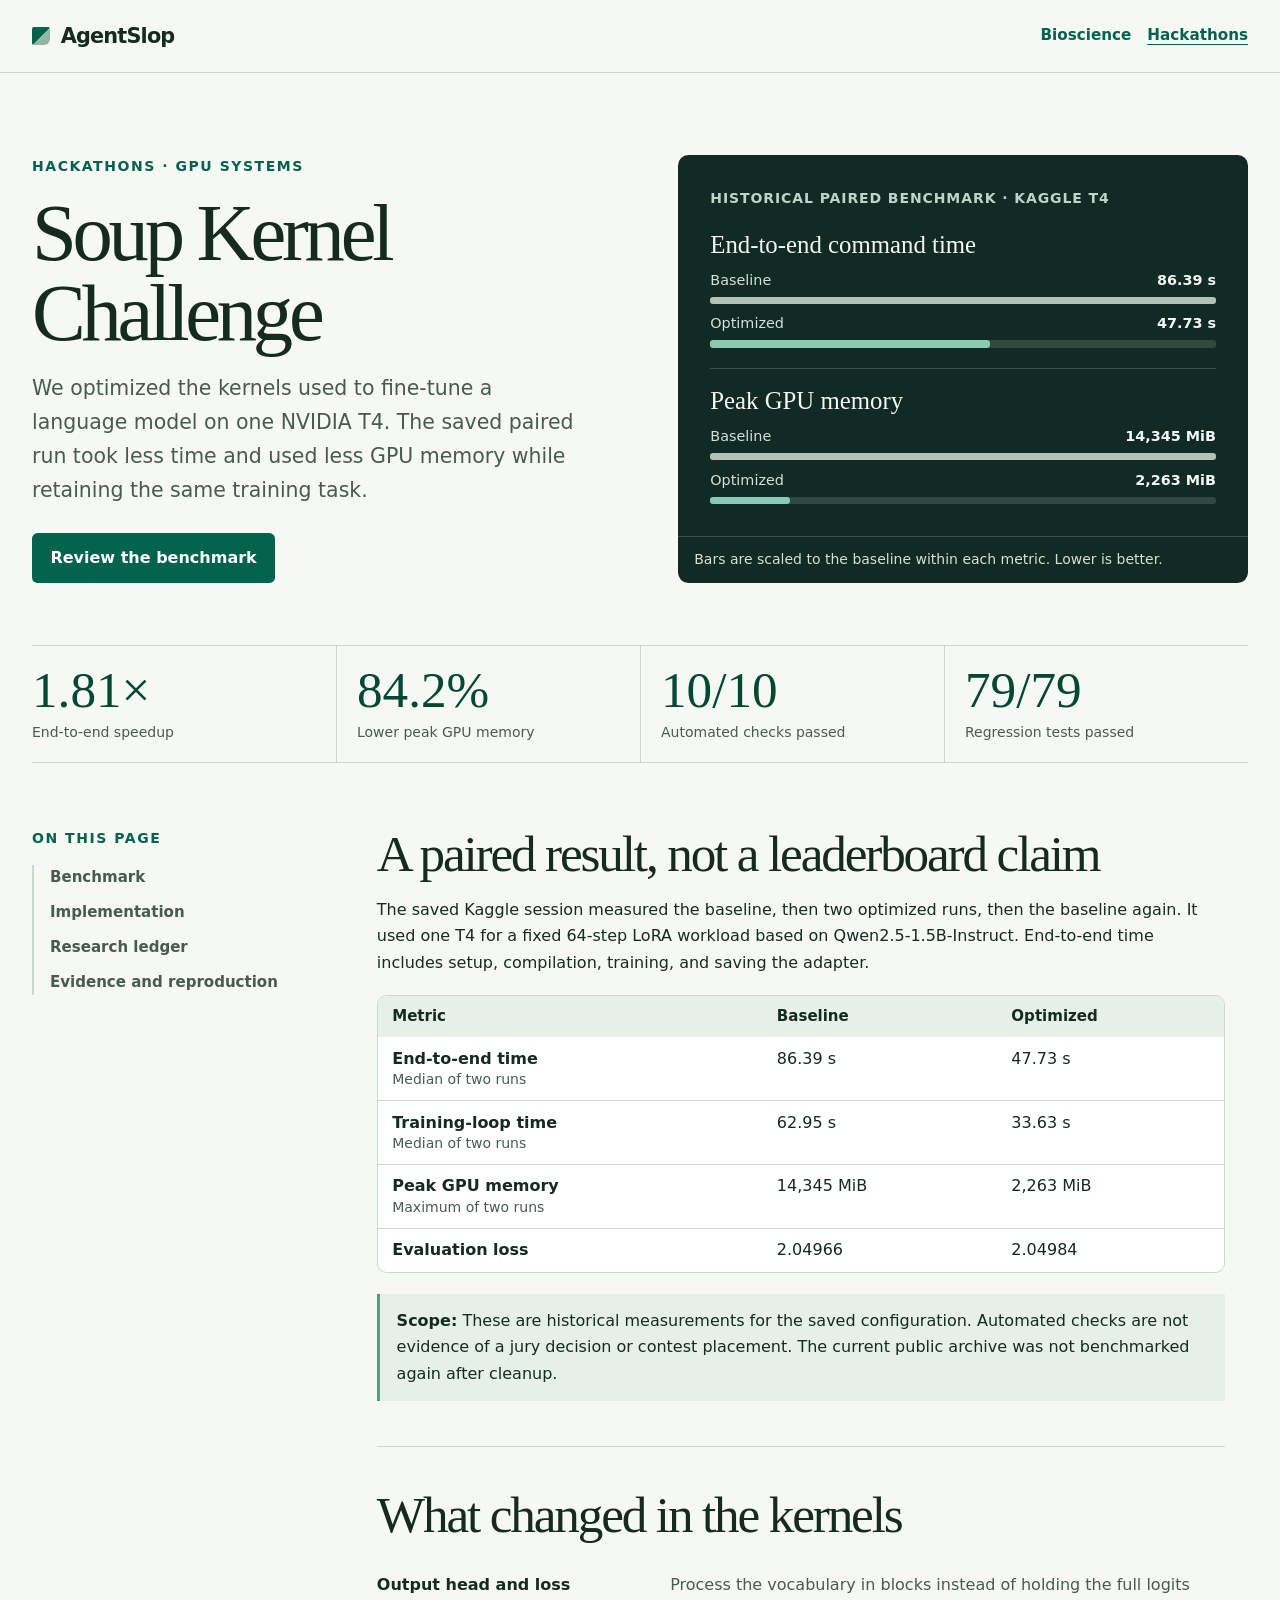
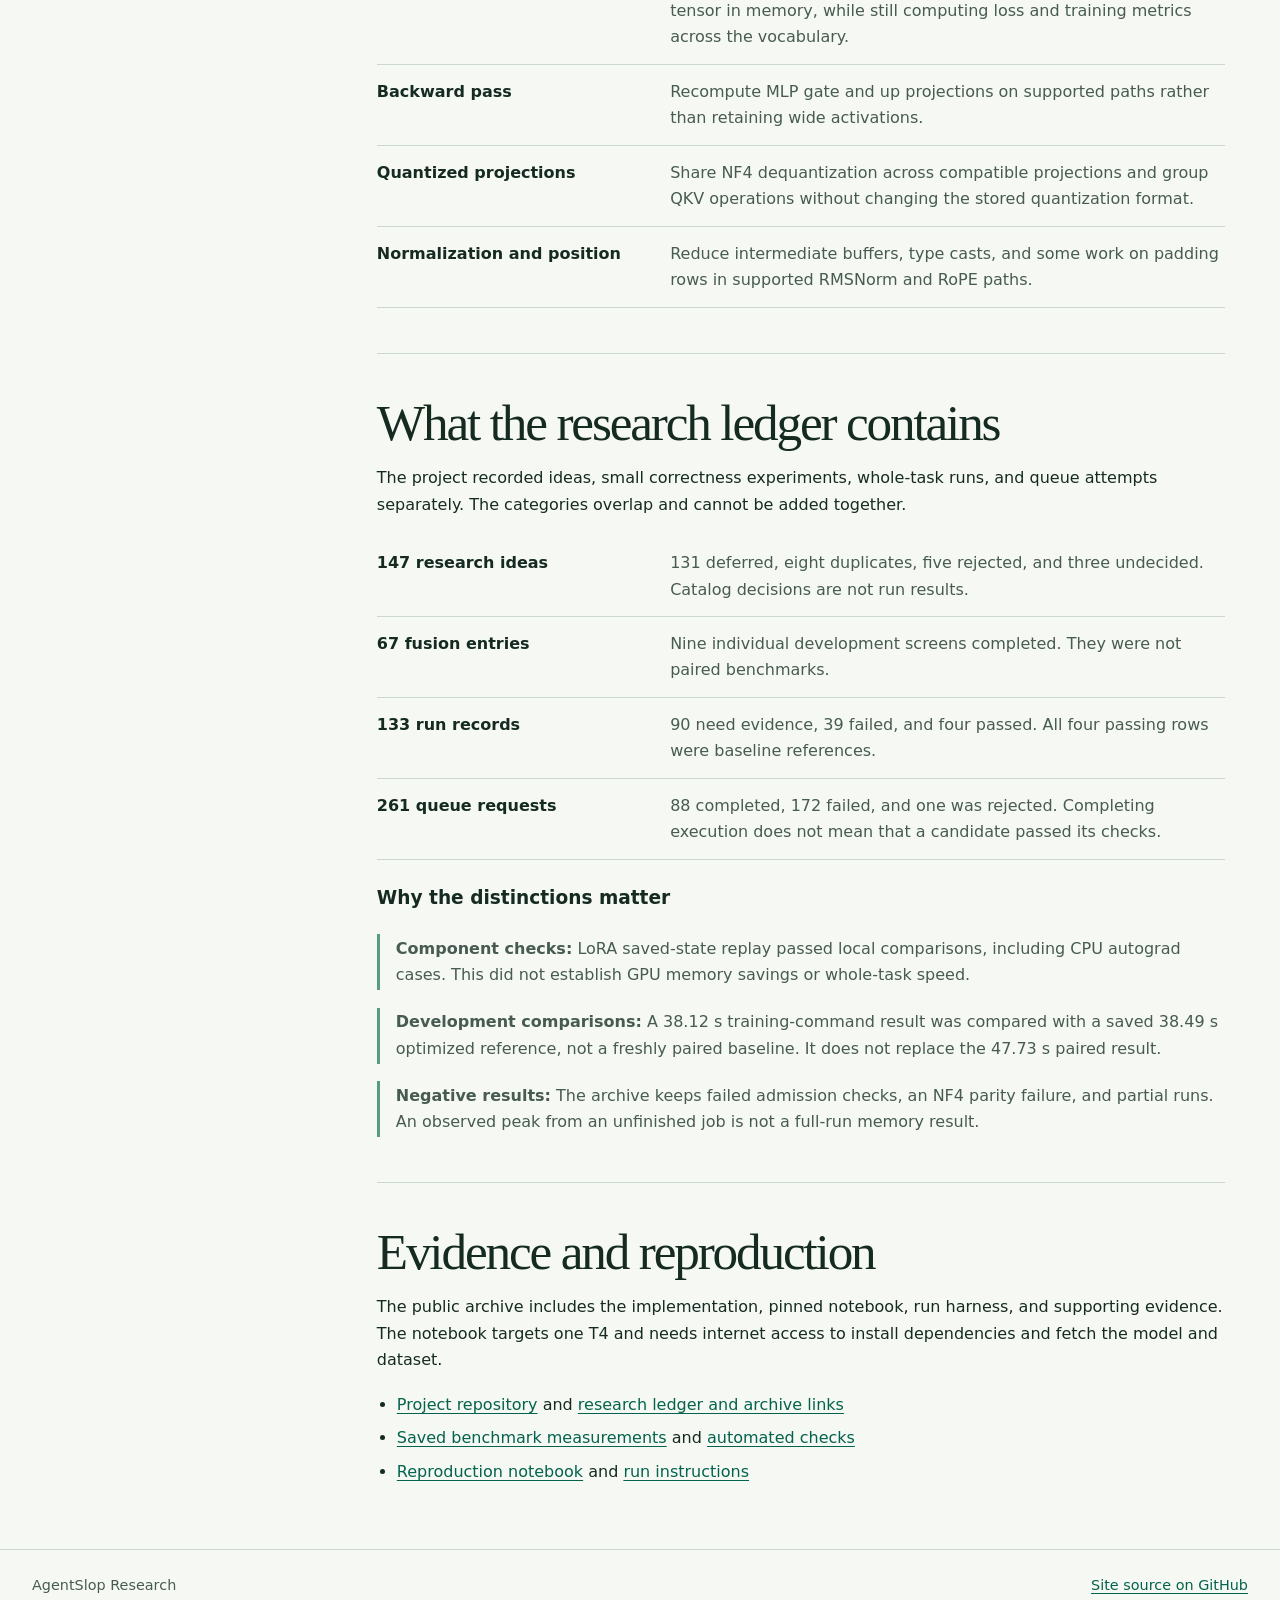
==== hackathons/index.html @ fadebf73 "Publish the Soup Kernel Challenge on the Hackathons page" ====
<!doctype html>
<html lang="en">
<head>
  <meta charset="utf-8">
  <meta name="viewport" content="width=device-width, initial-scale=1">
  <meta name="description" content="The Soup Kernel Challenge: NVIDIA T4 LoRA kernel optimization, paired benchmark evidence, and the research archive.">
  <meta name="theme-color" content="#f6f8f3">
  <title>Hackathons · AgentSlop Research</title>
  <link rel="canonical" href="https://agentslop.si/hackathons/">
  <link rel="stylesheet" href="../assets/research.css">
  <link rel="stylesheet" href="kernel.css">
</head>
<body>
  <a class="skip-link" href="#main">Skip to content</a>
  <header class="site-header">
    <div class="shell header-inner">
      <a class="wordmark" href="../"><span class="brand-mark" aria-hidden="true"></span>AgentSlop</a>
      <nav class="kernel-nav" aria-label="Main navigation">
        <a href="../#bioscience">Bioscience</a>
        <a href="./" aria-current="page">Hackathons</a>
      </nav>
    </div>
  </header>

  <main id="main" class="shell">
    <section class="hero" aria-labelledby="page-title">
      <div class="hero-copy">
        <p class="label">Hackathons · GPU systems</p>
        <h1 id="page-title">Soup Kernel Challenge</h1>
        <p class="lede">We optimized the kernels used to fine-tune a language model on one NVIDIA T4. The saved paired run took less time and used less GPU memory while retaining the same training task.</p>
        <a class="button" href="#benchmark">Review the benchmark</a>
      </div>
      <figure class="trace kernel-chart">
        <div class="kernel-chart-inner">
          <p class="kernel-kicker">Historical paired benchmark · Kaggle T4</p>
          <div class="kernel-measure">
            <h2>End-to-end command time</h2>
            <div class="kernel-series">
              <div class="kernel-bar-copy"><span>Baseline</span><strong>86.39 s</strong></div>
              <div class="kernel-track" aria-hidden="true"><span class="kernel-bar kernel-base"></span></div>
            </div>
            <div class="kernel-series">
              <div class="kernel-bar-copy"><span>Optimized</span><strong>47.73 s</strong></div>
              <div class="kernel-track" aria-hidden="true"><span class="kernel-bar kernel-time"></span></div>
            </div>
          </div>
          <div class="kernel-measure">
            <h2>Peak GPU memory</h2>
            <div class="kernel-series">
              <div class="kernel-bar-copy"><span>Baseline</span><strong>14,345 MiB</strong></div>
              <div class="kernel-track" aria-hidden="true"><span class="kernel-bar kernel-base"></span></div>
            </div>
            <div class="kernel-series">
              <div class="kernel-bar-copy"><span>Optimized</span><strong>2,263 MiB</strong></div>
              <div class="kernel-track" aria-hidden="true"><span class="kernel-bar kernel-memory"></span></div>
            </div>
          </div>
        </div>
        <figcaption>Bars are scaled to the baseline within each metric. Lower is better.</figcaption>
      </figure>
    </section>

    <dl class="study-stats" aria-label="Paired benchmark summary">
      <div><dt>End-to-end speedup</dt><dd>1.81×</dd></div>
      <div><dt>Lower peak GPU memory</dt><dd>84.2%</dd></div>
      <div><dt>Automated checks passed</dt><dd>10/10</dd></div>
      <div><dt>Regression tests passed</dt><dd>79/79</dd></div>
    </dl>

    <div class="report-layout">
      <aside class="contents" aria-label="Page contents">
        <p class="label">On this page</p>
        <nav aria-label="On this page">
          <a href="#benchmark">Benchmark</a>
          <a href="#implementation">Implementation</a>
          <a href="#research">Research ledger</a>
          <a href="#evidence">Evidence and reproduction</a>
        </nav>
      </aside>

      <article class="report" aria-label="Soup Kernel Challenge project report">
        <section id="benchmark" aria-labelledby="benchmark-heading">
          <h2 id="benchmark-heading">A paired result, not a leaderboard claim</h2>
          <p>The saved Kaggle session measured the baseline, then two optimized runs, then the baseline again. It used one T4 for a fixed 64-step LoRA workload based on Qwen2.5-1.5B-Instruct. End-to-end time includes setup, compilation, training, and saving the adapter.</p>
          <div class="table-wrap">
            <table>
              <caption class="sr-only">Saved paired benchmark results</caption>
              <thead><tr><th scope="col">Metric</th><th scope="col">Baseline</th><th scope="col">Optimized</th></tr></thead>
              <tbody>
                <tr><th scope="row">End-to-end time<small class="kernel-detail">Median of two runs</small></th><td>86.39 s</td><td>47.73 s</td></tr>
                <tr><th scope="row">Training-loop time<small class="kernel-detail">Median of two runs</small></th><td>62.95 s</td><td>33.63 s</td></tr>
                <tr><th scope="row">Peak GPU memory<small class="kernel-detail">Maximum of two runs</small></th><td>14,345 MiB</td><td>2,263 MiB</td></tr>
                <tr><th scope="row">Evaluation loss</th><td>2.04966</td><td>2.04984</td></tr>
              </tbody>
            </table>
          </div>
          <p class="scope-note"><strong>Scope:</strong> These are historical measurements for the saved configuration. Automated checks are not evidence of a jury decision or contest placement. The current public archive was not benchmarked again after cleanup.</p>
        </section>

        <section id="implementation" aria-labelledby="implementation-heading">
          <h2 id="implementation-heading">What changed in the kernels</h2>
          <dl class="method-list">
            <div><dt>Output head and loss</dt><dd>Process the vocabulary in blocks instead of holding the full logits tensor in memory, while still computing loss and training metrics across the vocabulary.</dd></div>
            <div><dt>Backward pass</dt><dd>Recompute MLP gate and up projections on supported paths rather than retaining wide activations.</dd></div>
            <div><dt>Quantized projections</dt><dd>Share NF4 dequantization across compatible projections and group QKV operations without changing the stored quantization format.</dd></div>
            <div><dt>Normalization and position</dt><dd>Reduce intermediate buffers, type casts, and some work on padding rows in supported RMSNorm and RoPE paths.</dd></div>
          </dl>
        </section>

        <section id="research" aria-labelledby="research-heading">
          <h2 id="research-heading">What the research ledger contains</h2>
          <p>The project recorded ideas, small correctness experiments, whole-task runs, and queue attempts separately. The categories overlap and cannot be added together.</p>
          <dl class="method-list">
            <div><dt>147 research ideas</dt><dd>131 deferred, eight duplicates, five rejected, and three undecided. Catalog decisions are not run results.</dd></div>
            <div><dt>67 fusion entries</dt><dd>Nine individual development screens completed. They were not paired benchmarks.</dd></div>
            <div><dt>133 run records</dt><dd>90 need evidence, 39 failed, and four passed. All four passing rows were baseline references.</dd></div>
            <div><dt>261 queue requests</dt><dd>88 completed, 172 failed, and one was rejected. Completing execution does not mean that a candidate passed its checks.</dd></div>
          </dl>
          <h3>Why the distinctions matter</h3>
          <ul class="roadmap">
            <li><p><strong>Component checks:</strong> LoRA saved-state replay passed local comparisons, including CPU autograd cases. This did not establish GPU memory savings or whole-task speed.</p></li>
            <li><p><strong>Development comparisons:</strong> A 38.12 s training-command result was compared with a saved 38.49 s optimized reference, not a freshly paired baseline. It does not replace the 47.73 s paired result.</p></li>
            <li><p><strong>Negative results:</strong> The archive keeps failed admission checks, an NF4 parity failure, and partial runs. An observed peak from an unfinished job is not a full-run memory result.</p></li>
          </ul>
        </section>

        <section id="evidence" aria-labelledby="evidence-heading">
          <h2 id="evidence-heading">Evidence and reproduction</h2>
          <p>The public archive includes the implementation, pinned notebook, run harness, and supporting evidence. The notebook targets one T4 and needs internet access to install dependencies and fetch the model and dataset.</p>
          <ul class="source-list">
            <li><a href="https://github.com/Danonika/openkernelchallenge">Project repository</a> and <a href="https://github.com/Danonika/openkernelchallenge/blob/0481e796d20548e70bf3537489ed811bb1a843cf/README.md#research-ledger-and-evidence">research ledger and archive links</a></li>
            <li><a href="https://github.com/Danonika/openkernelchallenge/blob/0481e796d20548e70bf3537489ed811bb1a843cf/docs/evidence-final-v1/result.json">Saved benchmark measurements</a> and <a href="https://github.com/Danonika/openkernelchallenge/blob/0481e796d20548e70bf3537489ed811bb1a843cf/docs/evidence-final-v1/checks.json">automated checks</a></li>
            <li><a href="https://github.com/Danonika/openkernelchallenge/blob/0481e796d20548e70bf3537489ed811bb1a843cf/notebooks/Soup-Duo-Final-Submission-v1.ipynb">Reproduction notebook</a> and <a href="https://github.com/Danonika/openkernelchallenge/blob/0481e796d20548e70bf3537489ed811bb1a843cf/README.md#reproduce-the-benchmark">run instructions</a></li>
          </ul>
        </section>
      </article>
    </div>
  </main>

  <footer class="site-footer">
    <div class="shell footer-inner"><span>AgentSlop Research</span><a href="https://github.com/AgentSlop-Si/public">Site source on GitHub</a></div>
  </footer>
</body>
</html>
---- assets/research.css ----
:root {
  color-scheme: light;
  --paper: #f6f8f3;
  --white: #ffffff;
  --ink: #152b22;
  --muted: #475b52;
  --accent: #03634c;
  --accent-deep: #034735;
  --accent-soft: #e6f0e9;
  --line: #ccd7cd;
  --serif: Georgia, "Liberation Serif", serif;
  --sans: system-ui, -apple-system, BlinkMacSystemFont, "Segoe UI", sans-serif;
}

*, *::before, *::after { box-sizing: border-box; }

html { scroll-padding-block-start: 1.5rem; }
body {
  display: flex;
  flex-direction: column;
  min-height: 100vh;
  margin: 0;
  background: var(--paper);
  color: var(--ink);
  font: 1rem/1.65 var(--sans);
}
main { flex: 1; }

a { color: var(--accent); text-underline-offset: .2em; }
a:hover { color: var(--accent-deep); }
:focus-visible { outline: 3px solid #a14d25; outline-offset: 4px; }
img { display: block; max-width: 100%; height: auto; }
figure, dl, dd { margin: 0; }
p { margin: 0 0 1.15rem; }
h1, h2, h3 { margin: 0; text-wrap: balance; }

.shell { width: min(76rem, calc(100% - 4rem)); margin-inline: auto; }
.skip-link {
  position: absolute;
  z-index: 5;
  top: .75rem;
  left: .75rem;
  padding: .55rem 1rem;
  background: var(--white);
  transform: translateY(-200%);
}
.skip-link:focus { transform: translateY(0); }
.sr-only {
  position: absolute;
  width: 1px;
  height: 1px;
  padding: 0;
  overflow: hidden;
  clip-path: inset(50%);
  white-space: nowrap;
}

.site-header { border-bottom: 1px solid var(--line); }
.header-inner, .footer-inner {
  display: flex;
  justify-content: space-between;
  align-items: center;
  gap: 1rem;
}
.header-inner { min-height: 4.5rem; }
.wordmark {
  display: inline-flex;
  align-items: center;
  gap: .65rem;
  color: var(--ink);
  font-size: 1.3rem;
  font-weight: 750;
  letter-spacing: -.04em;
  text-decoration: none;
}
.brand-mark {
  display: inline-block;
  width: 1.15rem;
  height: 1.15rem;
  border-radius: 2px 2px 6px 2px;
  background: linear-gradient(135deg, var(--accent) 0 52%, #91b6a1 52% 100%);
}
.header-inner nav a { font-size: .95rem; font-weight: 650; text-decoration: none; }
.header-inner nav a:hover { text-decoration: underline; }

h1 {
  font: 400 clamp(2.75rem, 6.3vw, 5.4rem)/.99 var(--serif);
  letter-spacing: -.053em;
}
.label, .meta { color: var(--muted); font-size: .875rem; font-weight: 600; }
.label {
  margin: 0 0 .9rem;
  color: var(--accent);
  text-transform: uppercase;
  letter-spacing: .11em;
}
.meta span { margin-inline: .18em; }
.meta:last-child { margin-bottom: 0; }
.lede { max-width: 35rem; color: var(--muted); font-size: clamp(1.06rem, 1.65vw, 1.28rem); }

.landing { padding-block: clamp(3rem, 8vw, 6.5rem) 4.5rem; }
.landing-intro { margin-bottom: clamp(3rem, 6vw, 4.5rem); }
.landing-intro p { max-width: 36rem; margin: 1.4rem 0 0; color: var(--muted); font-size: 1.25rem; }
.study-card {
  display: grid;
  grid-template-columns: 1fr 1.15fr;
  align-items: center;
  gap: clamp(1.5rem, 4vw, 3.25rem);
  padding: clamp(1.3rem, 3vw, 2.45rem);
  border: 1px solid var(--line);
  border-radius: .8rem;
  background: var(--white);
}
.study-card h3 {
  margin-bottom: 1rem;
  font: 400 clamp(2rem, 3.85vw, 3.5rem)/1.05 var(--serif);
  letter-spacing: -.045em;
}
.study-card-copy > p:not(.meta) { color: var(--muted); }
.button {
  display: inline-block;
  margin-top: .25rem;
  padding: .72rem 1.15rem;
  border-radius: .35rem;
  background: var(--accent);
  color: var(--white);
  font-weight: 650;
  text-decoration: none;
}
.button:hover { background: var(--accent-deep); color: var(--white); }

.hero {
  display: grid;
  grid-template-columns: 1.04fr 1fr;
  align-items: center;
  gap: clamp(1.5rem, 4.2vw, 4.2rem);
  padding-block: clamp(3rem, 6.4vw, 6rem) clamp(2.5rem, 4.8vw, 4rem);
}
.hero h1 { margin: 0 0 1.25rem; }
.hero .lede { margin-bottom: 1.35rem; }
.trace {
  overflow: hidden;
  border-radius: .65rem;
  background: #112a23;
  color: #e2eee5;
}
.trace img { width: 100%; }
.trace figcaption {
  padding: .65rem 1rem .78rem;
  border-top: 1px solid #38554b;
  color: #d1e2d8;
  font-size: .875rem;
}
.study-stats {
  display: grid;
  grid-template-columns: repeat(4, 1fr);
  border-block: 1px solid var(--line);
}
.study-stats > div {
  display: flex;
  flex-direction: column-reverse;
  justify-content: flex-end;
  padding: 1.15rem 1.25rem;
  border-inline-start: 1px solid var(--line);
}
.study-stats > div:first-child { border-inline-start: 0; padding-inline-start: 0; }
.study-stats dt { color: var(--muted); font-size: .875rem; }
.study-stats dd {
  color: var(--accent-deep);
  font: 400 clamp(2.15rem, 4vw, 3.3rem)/1 var(--serif);
  font-variant-numeric: lining-nums tabular-nums;
  margin-bottom: .35rem;
}

.report-layout {
  display: grid;
  grid-template-columns: minmax(10rem, .63fr) minmax(0, 2fr);
  gap: clamp(2rem, 5.5vw, 5rem);
  padding-block: clamp(2rem, 5vw, 4rem) 4rem;
}
.contents { align-self: start; position: sticky; top: 1.75rem; }
.contents nav { display: grid; gap: .65rem; padding-inline-start: 1rem; border-inline-start: 2px solid var(--line); }
.contents a { color: var(--muted); font-size: .94rem; font-weight: 640; text-decoration: none; }
.contents a:hover { color: var(--accent); text-decoration: underline; }
.report { max-width: 53rem; }
.report section + section { margin-top: 2.8rem; padding-top: 2.6rem; border-top: 1px solid var(--line); }
.report h2 {
  margin-bottom: 1rem;
  font: 400 clamp(2rem, 4.4vw, 3.2rem)/1.05 var(--serif);
  letter-spacing: -.042em;
}
.report h3 { margin-bottom: .5rem; font-size: 1.16rem; line-height: 1.3; }
.report p + h3, .table-wrap + h3 { margin-top: 1.75rem; }
.method-list { display: grid; margin-bottom: 1.6rem; }
.method-list > div {
  display: grid;
  grid-template-columns: minmax(9rem, 1fr) minmax(0, 2fr);
  gap: 1rem;
  padding: .85rem 0;
  border-bottom: 1px solid var(--line);
}
.method-list dt { font-weight: 715; }
.method-list dd { color: var(--muted); }

.window-figure {
  padding: clamp(1rem, 2.2vw, 1.45rem);
  border: 1px solid var(--line);
  border-radius: .6rem;
  background: var(--white);
}
.window-graphic p { margin: 0 0 .42rem; font-size: .875rem; font-weight: 700; }
.duration-bar { height: .54rem; margin-bottom: .9rem; border-radius: 3px; background: var(--accent); }
.window-stack {
  display: grid;
  grid-template-columns: repeat(30, minmax(0, 1fr));
  grid-auto-rows: .25rem;
  gap: .15rem 0;
  background: repeating-linear-gradient(90deg, #e7eee8 0 1px, transparent 1px calc(100% / 6));
}
.window-stack i {
  grid-column: var(--start) / span 15;
  border-radius: 2px;
  background: #57977c;
}
.window-axis { display: flex; justify-content: space-between; margin-top: .45rem; color: var(--muted); font-size: .875rem; }
.window-figure figcaption { margin-top: .95rem; color: var(--muted); font-size: .9rem; }

.table-wrap {
  margin: 0 0 1.2rem;
  overflow-x: auto;
  border: 1px solid var(--line);
  border-radius: .6rem;
  background: var(--white);
}
table { width: 100%; border-spacing: 0; text-align: left; font-variant-numeric: tabular-nums; }
th, td { padding: .65rem .9rem; vertical-align: top; line-height: 1.4; }
thead th { background: var(--accent-soft); font-size: .94rem; }
tbody th { font-weight: 650; }
tbody tr + tr > * { border-top: 1px solid var(--line); }
td small { display: block; color: var(--muted); font-size: .875rem; }
.scope-note { margin: 1.35rem 0 0; padding: .85rem 1.05rem; border-left: 3px solid #599b80; background: var(--accent-soft); }
.scope-note summary { font-size: 1rem; font-weight: 700; cursor: pointer; }
.scope-note p { margin: .7rem 0 0; }

.roadmap { display: grid; gap: 1.1rem; margin: 1.5rem 0 0; padding: 0; list-style: none; }
.roadmap li { padding: .1rem 0 .1rem 1rem; border-inline-start: 3px solid #599b80; }
.roadmap li p { margin: 0; color: var(--muted); }
.source-list { margin: .85rem 0 0; padding-left: 1.25rem; }
.source-list li + li { margin-top: .45rem; }
.site-footer { margin-top: auto; border-top: 1px solid var(--line); }
.footer-inner { min-height: 4.4rem; color: var(--muted); font-size: .9rem; }

@media (max-width: 54rem) {
  .hero { grid-template-columns: 1fr; }
  .hero-copy { max-width: 37rem; }
  .hero .trace { max-width: 40rem; }
  .report-layout { grid-template-columns: 1fr; gap: 1.75rem; }
  .contents { position: static; }
  .contents nav { display: flex; gap: .5rem 1rem; flex-wrap: wrap; padding: 0; border: 0; }
  .contents a { text-decoration: underline; }
}

@media (max-width: 40rem) {
  .shell { width: calc(100% - 2rem); }
  .header-inner { min-height: 3.75rem; }
  .landing { padding-block: 2.75rem 3rem; }
  .landing-intro { margin-bottom: 2.75rem; }
  .landing-intro p { font-size: 1.1rem; }
  .study-card { grid-template-columns: 1fr; }
  .hero { padding-block: 2.5rem 2rem; }
  .study-stats { grid-template-columns: repeat(2, 1fr); }
  .study-stats > div:nth-child(odd) { border-inline-start: 0; padding-inline-start: 0; }
  .study-stats > div:nth-child(n+3) { border-top: 1px solid var(--line); }
  .method-list > div { grid-template-columns: 1fr; gap: .25rem; }
  th, td { padding: .58rem .48rem; font-size: .875rem; }
  thead th, td small { font-size: .875rem; }
  .footer-inner { flex-wrap: wrap; padding-block: .8rem; gap: .4rem 1rem; }
}

@media print {
  body { background: #fff; }
  .site-header, .contents, .skip-link, .site-footer { display: none; }
  .shell { width: 100%; }
  .hero, .report-layout { display: block; padding-block: 1rem; }
  .hero .trace { max-width: 25rem; }
  .study-stats, table, figure, .method-list, .roadmap li { break-inside: avoid; }
}
---- hackathons/kernel.css ----
.kernel-nav {
  display: flex;
  flex-wrap: wrap;
  gap: .3rem 1rem;
}

.kernel-nav a[aria-current="page"] {
  text-decoration: underline;
  text-underline-offset: .25em;
}

.kernel-chart-inner {
  padding: clamp(1.1rem, 3vw, 2rem);
}

.kernel-kicker {
  margin: 0 0 1.25rem;
  color: #bbd5c7;
  font-size: .875rem;
  font-weight: 650;
  letter-spacing: .065em;
  text-transform: uppercase;
}

.kernel-measure + .kernel-measure {
  margin-top: 1.25rem;
  padding-top: 1.1rem;
  border-top: 1px solid #38554b;
}

.kernel-measure h2 {
  margin-bottom: .6rem;
  color: #f3f8f2;
  font: 400 clamp(1.25rem, 2.5vw, 1.55rem)/1.17 var(--serif);
}

.kernel-series + .kernel-series { margin-top: .52rem; }

.kernel-bar-copy {
  display: flex;
  flex-wrap: wrap;
  justify-content: space-between;
  gap: .12rem .75rem;
  color: #d1e2d8;
  font-size: .9rem;
}

.kernel-bar-copy strong {
  color: #f3f8f2;
  font-variant-numeric: tabular-nums;
}

.kernel-track {
  height: .46rem;
  margin-top: .27rem;
  border-radius: .2rem;
  background: #304a3d;
}

.kernel-bar {
  display: block;
  height: 100%;
  border-radius: inherit;
  background: #89cbb2;
}

.kernel-base { width: 100%; background: #b4c1b7; }
.kernel-time { width: 55.25%; }
.kernel-memory { width: 15.77%; }

.kernel-detail {
  display: block;
  color: var(--muted);
  font-size: .875rem;
  font-weight: 400;
}
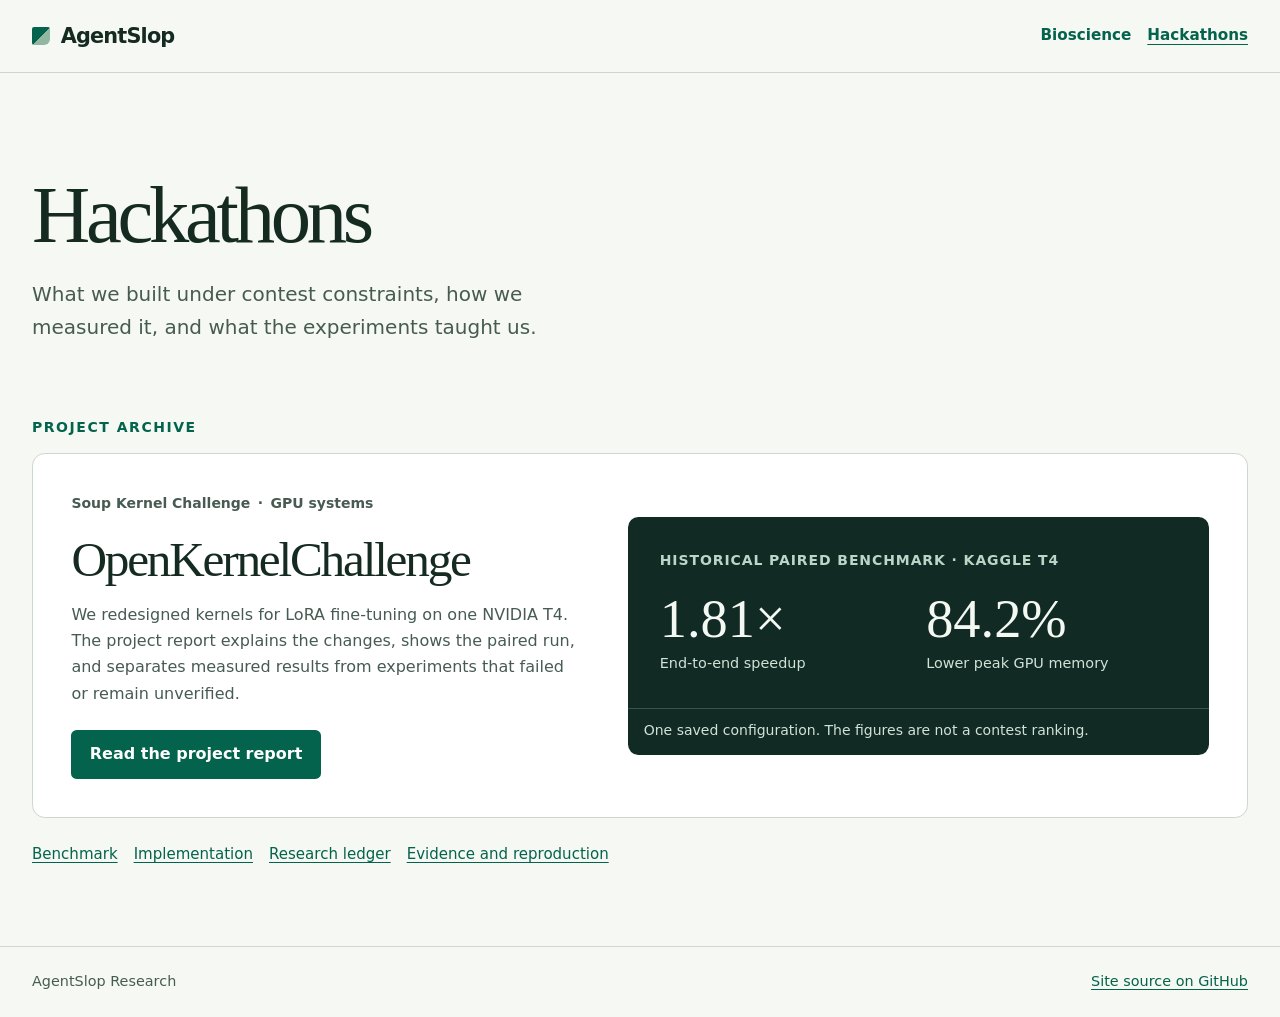
==== commit 62a16a17: "Create Hackathons index and OpenKernelChallenge report" ====
--- a/hackathons/index.html
+++ b/hackathons/index.html
@@ -3,7 +3,7 @@
 <head>
   <meta charset="utf-8">
   <meta name="viewport" content="width=device-width, initial-scale=1">
-  <meta name="description" content="The Soup Kernel Challenge: NVIDIA T4 LoRA kernel optimization, paired benchmark evidence, and the research archive.">
+  <meta name="description" content="AgentSlop hackathon projects, with technical write-ups, measured results, and public evidence.">
   <meta name="theme-color" content="#f6f8f3">
   <title>Hackathons · AgentSlop Research</title>
   <link rel="canonical" href="https://agentslop.si/hackathons/">
@@ -22,119 +22,39 @@
     </div>
   </header>
 
-  <main id="main" class="shell">
-    <section class="hero" aria-labelledby="page-title">
-      <div class="hero-copy">
-        <p class="label">Hackathons · GPU systems</p>
-        <h1 id="page-title">Soup Kernel Challenge</h1>
-        <p class="lede">We optimized the kernels used to fine-tune a language model on one NVIDIA T4. The saved paired run took less time and used less GPU memory while retaining the same training task.</p>
-        <a class="button" href="#benchmark">Review the benchmark</a>
-      </div>
-      <figure class="trace kernel-chart">
-        <div class="kernel-chart-inner">
-          <p class="kernel-kicker">Historical paired benchmark · Kaggle T4</p>
-          <div class="kernel-measure">
-            <h2>End-to-end command time</h2>
-            <div class="kernel-series">
-              <div class="kernel-bar-copy"><span>Baseline</span><strong>86.39 s</strong></div>
-              <div class="kernel-track" aria-hidden="true"><span class="kernel-bar kernel-base"></span></div>
-            </div>
-            <div class="kernel-series">
-              <div class="kernel-bar-copy"><span>Optimized</span><strong>47.73 s</strong></div>
-              <div class="kernel-track" aria-hidden="true"><span class="kernel-bar kernel-time"></span></div>
-            </div>
+  <main id="main" class="shell landing">
+    <div class="landing-intro">
+      <h1>Hackathons</h1>
+      <p>What we built under contest constraints, how we measured it, and what the experiments taught us.</p>
+    </div>
+
+    <section aria-labelledby="projects-heading">
+      <h2 class="label" id="projects-heading">Project archive</h2>
+      <article class="study-card kernel-project" aria-labelledby="kernel-card-title">
+        <div class="study-card-copy">
+          <p class="meta">Soup Kernel Challenge <span aria-hidden="true">·</span> GPU systems</p>
+          <h3 id="kernel-card-title" class="kernel-title">OpenKernel<wbr>Challenge</h3>
+          <p>We redesigned kernels for LoRA fine-tuning on one NVIDIA T4. The project report explains the changes, shows the paired run, and separates measured results from experiments that failed or remain unverified.</p>
+          <a class="button" href="openkernelchallenge/">Read the project report</a>
+        </div>
+        <figure class="trace">
+          <div class="kernel-chart-inner">
+            <p class="kernel-kicker">Historical paired benchmark · Kaggle T4</p>
+            <dl class="kernel-card-metrics">
+              <div><dt>End-to-end speedup</dt><dd>1.81×</dd></div>
+              <div><dt>Lower peak GPU memory</dt><dd>84.2%</dd></div>
+            </dl>
           </div>
-          <div class="kernel-measure">
-            <h2>Peak GPU memory</h2>
-            <div class="kernel-series">
-              <div class="kernel-bar-copy"><span>Baseline</span><strong>14,345 MiB</strong></div>
-              <div class="kernel-track" aria-hidden="true"><span class="kernel-bar kernel-base"></span></div>
-            </div>
-            <div class="kernel-series">
-              <div class="kernel-bar-copy"><span>Optimized</span><strong>2,263 MiB</strong></div>
-              <div class="kernel-track" aria-hidden="true"><span class="kernel-bar kernel-memory"></span></div>
-            </div>
-          </div>
-        </div>
-        <figcaption>Bars are scaled to the baseline within each metric. Lower is better.</figcaption>
-      </figure>
+          <figcaption>One saved configuration. The figures are not a contest ranking.</figcaption>
+        </figure>
+      </article>
+      <nav class="kernel-report-links" aria-label="Project report shortcuts">
+        <a id="benchmark" href="openkernelchallenge/#benchmark">Benchmark</a>
+        <a id="implementation" href="openkernelchallenge/#implementation">Implementation</a>
+        <a id="research" href="openkernelchallenge/#research">Research ledger</a>
+        <a id="evidence" href="openkernelchallenge/#evidence">Evidence and reproduction</a>
+      </nav>
     </section>
-
-    <dl class="study-stats" aria-label="Paired benchmark summary">
-      <div><dt>End-to-end speedup</dt><dd>1.81×</dd></div>
-      <div><dt>Lower peak GPU memory</dt><dd>84.2%</dd></div>
-      <div><dt>Automated checks passed</dt><dd>10/10</dd></div>
-      <div><dt>Regression tests passed</dt><dd>79/79</dd></div>
-    </dl>
-
-    <div class="report-layout">
-      <aside class="contents" aria-label="Page contents">
-        <p class="label">On this page</p>
-        <nav aria-label="On this page">
-          <a href="#benchmark">Benchmark</a>
-          <a href="#implementation">Implementation</a>
-          <a href="#research">Research ledger</a>
-          <a href="#evidence">Evidence and reproduction</a>
-        </nav>
-      </aside>
-
-      <article class="report" aria-label="Soup Kernel Challenge project report">
-        <section id="benchmark" aria-labelledby="benchmark-heading">
-          <h2 id="benchmark-heading">A paired result, not a leaderboard claim</h2>
-          <p>The saved Kaggle session measured the baseline, then two optimized runs, then the baseline again. It used one T4 for a fixed 64-step LoRA workload based on Qwen2.5-1.5B-Instruct. End-to-end time includes setup, compilation, training, and saving the adapter.</p>
-          <div class="table-wrap">
-            <table>
-              <caption class="sr-only">Saved paired benchmark results</caption>
-              <thead><tr><th scope="col">Metric</th><th scope="col">Baseline</th><th scope="col">Optimized</th></tr></thead>
-              <tbody>
-                <tr><th scope="row">End-to-end time<small class="kernel-detail">Median of two runs</small></th><td>86.39 s</td><td>47.73 s</td></tr>
-                <tr><th scope="row">Training-loop time<small class="kernel-detail">Median of two runs</small></th><td>62.95 s</td><td>33.63 s</td></tr>
-                <tr><th scope="row">Peak GPU memory<small class="kernel-detail">Maximum of two runs</small></th><td>14,345 MiB</td><td>2,263 MiB</td></tr>
-                <tr><th scope="row">Evaluation loss</th><td>2.04966</td><td>2.04984</td></tr>
-              </tbody>
-            </table>
-          </div>
-          <p class="scope-note"><strong>Scope:</strong> These are historical measurements for the saved configuration. Automated checks are not evidence of a jury decision or contest placement. The current public archive was not benchmarked again after cleanup.</p>
-        </section>
-
-        <section id="implementation" aria-labelledby="implementation-heading">
-          <h2 id="implementation-heading">What changed in the kernels</h2>
-          <dl class="method-list">
-            <div><dt>Output head and loss</dt><dd>Process the vocabulary in blocks instead of holding the full logits tensor in memory, while still computing loss and training metrics across the vocabulary.</dd></div>
-            <div><dt>Backward pass</dt><dd>Recompute MLP gate and up projections on supported paths rather than retaining wide activations.</dd></div>
-            <div><dt>Quantized projections</dt><dd>Share NF4 dequantization across compatible projections and group QKV operations without changing the stored quantization format.</dd></div>
-            <div><dt>Normalization and position</dt><dd>Reduce intermediate buffers, type casts, and some work on padding rows in supported RMSNorm and RoPE paths.</dd></div>
-          </dl>
-        </section>
-
-        <section id="research" aria-labelledby="research-heading">
-          <h2 id="research-heading">What the research ledger contains</h2>
-          <p>The project recorded ideas, small correctness experiments, whole-task runs, and queue attempts separately. The categories overlap and cannot be added together.</p>
-          <dl class="method-list">
-            <div><dt>147 research ideas</dt><dd>131 deferred, eight duplicates, five rejected, and three undecided. Catalog decisions are not run results.</dd></div>
-            <div><dt>67 fusion entries</dt><dd>Nine individual development screens completed. They were not paired benchmarks.</dd></div>
-            <div><dt>133 run records</dt><dd>90 need evidence, 39 failed, and four passed. All four passing rows were baseline references.</dd></div>
-            <div><dt>261 queue requests</dt><dd>88 completed, 172 failed, and one was rejected. Completing execution does not mean that a candidate passed its checks.</dd></div>
-          </dl>
-          <h3>Why the distinctions matter</h3>
-          <ul class="roadmap">
-            <li><p><strong>Component checks:</strong> LoRA saved-state replay passed local comparisons, including CPU autograd cases. This did not establish GPU memory savings or whole-task speed.</p></li>
-            <li><p><strong>Development comparisons:</strong> A 38.12 s training-command result was compared with a saved 38.49 s optimized reference, not a freshly paired baseline. It does not replace the 47.73 s paired result.</p></li>
-            <li><p><strong>Negative results:</strong> The archive keeps failed admission checks, an NF4 parity failure, and partial runs. An observed peak from an unfinished job is not a full-run memory result.</p></li>
-          </ul>
-        </section>
-
-        <section id="evidence" aria-labelledby="evidence-heading">
-          <h2 id="evidence-heading">Evidence and reproduction</h2>
-          <p>The public archive includes the implementation, pinned notebook, run harness, and supporting evidence. The notebook targets one T4 and needs internet access to install dependencies and fetch the model and dataset.</p>
-          <ul class="source-list">
-            <li><a href="https://github.com/Danonika/openkernelchallenge">Project repository</a> and <a href="https://github.com/Danonika/openkernelchallenge/blob/0481e796d20548e70bf3537489ed811bb1a843cf/README.md#research-ledger-and-evidence">research ledger and archive links</a></li>
-            <li><a href="https://github.com/Danonika/openkernelchallenge/blob/0481e796d20548e70bf3537489ed811bb1a843cf/docs/evidence-final-v1/result.json">Saved benchmark measurements</a> and <a href="https://github.com/Danonika/openkernelchallenge/blob/0481e796d20548e70bf3537489ed811bb1a843cf/docs/evidence-final-v1/checks.json">automated checks</a></li>
-            <li><a href="https://github.com/Danonika/openkernelchallenge/blob/0481e796d20548e70bf3537489ed811bb1a843cf/notebooks/Soup-Duo-Final-Submission-v1.ipynb">Reproduction notebook</a> and <a href="https://github.com/Danonika/openkernelchallenge/blob/0481e796d20548e70bf3537489ed811bb1a843cf/README.md#reproduce-the-benchmark">run instructions</a></li>
-          </ul>
-        </section>
-      </article>
-    </div>
   </main>
 
   <footer class="site-footer">
--- a/hackathons/kernel.css
+++ b/hackathons/kernel.css
@@ -74,3 +74,41 @@
   font-size: .875rem;
   font-weight: 400;
 }
+
+.kernel-title { overflow-wrap: anywhere; }
+
+.kernel-breadcrumb,
+.kernel-report-links {
+  display: flex;
+  flex-wrap: wrap;
+  gap: .25rem 1rem;
+  font-size: .94rem;
+}
+
+.kernel-breadcrumb { margin-bottom: 1.3rem; color: var(--muted); }
+.kernel-report-links { margin-top: 1rem; }
+.kernel-report-links a { display: inline-block; padding-block: .45rem; }
+
+.kernel-card-metrics {
+  display: grid;
+  grid-template-columns: repeat(2, minmax(0, 1fr));
+  gap: 1rem;
+}
+
+.kernel-card-metrics > div {
+  display: flex;
+  flex-direction: column-reverse;
+  justify-content: flex-end;
+}
+
+.kernel-card-metrics dt { color: #d1e2d8; font-size: .9rem; }
+.kernel-card-metrics dd {
+  margin-bottom: .35rem;
+  color: #f3f8f2;
+  font: 400 clamp(2rem, 4.5vw, 3.4rem)/1 var(--serif);
+  font-variant-numeric: lining-nums tabular-nums;
+}
+
+@media (max-width: 22rem) {
+  .kernel-card-metrics { grid-template-columns: 1fr; }
+}
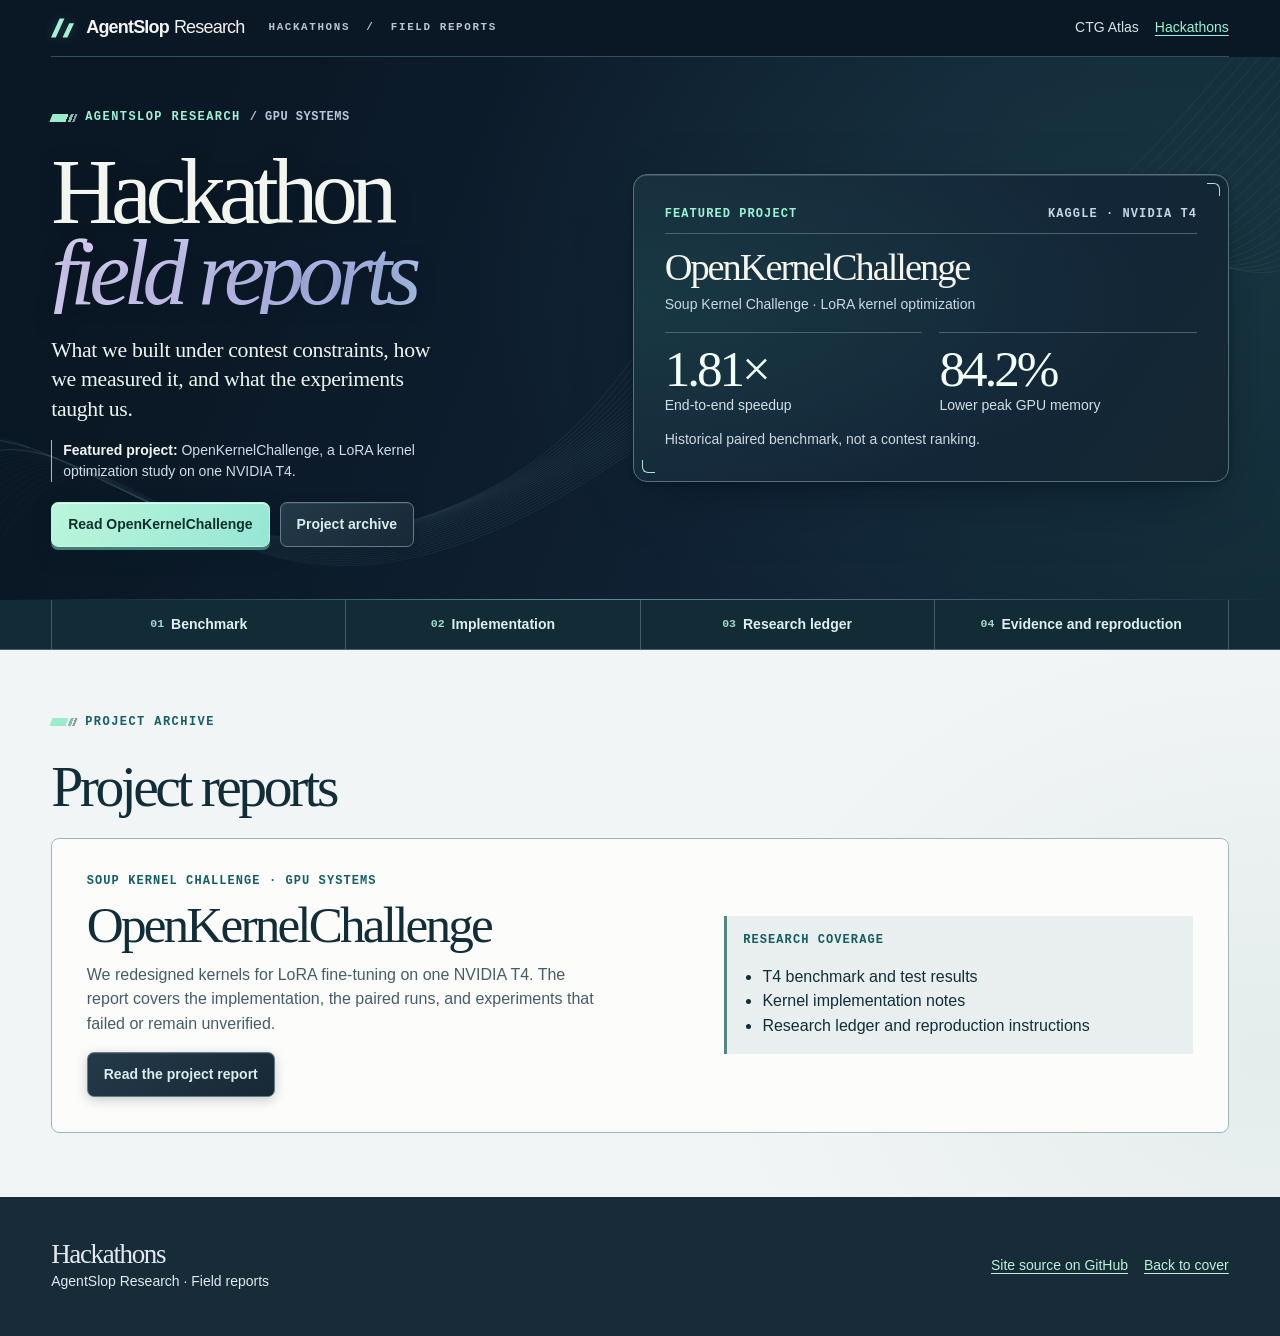
==== commit caa272c8: "Match Hackathons pages to the CTG Atlas design" ====
--- a/hackathons/index.html
+++ b/hackathons/index.html
@@ -4,61 +4,41 @@
   <meta charset="utf-8">
   <meta name="viewport" content="width=device-width, initial-scale=1">
   <meta name="description" content="AgentSlop hackathon projects, with technical write-ups, measured results, and public evidence.">
-  <meta name="theme-color" content="#f6f8f3">
+  <meta name="theme-color" content="#101a2c">
   <title>Hackathons · AgentSlop Research</title>
   <link rel="canonical" href="https://agentslop.si/hackathons/">
-  <link rel="stylesheet" href="../assets/research.css">
   <link rel="stylesheet" href="kernel.css">
 </head>
-<body>
-  <a class="skip-link" href="#main">Skip to content</a>
-  <header class="site-header">
-    <div class="shell header-inner">
-      <a class="wordmark" href="../"><span class="brand-mark" aria-hidden="true"></span>AgentSlop</a>
-      <nav class="kernel-nav" aria-label="Main navigation">
-        <a href="../#bioscience">Bioscience</a>
-        <a href="./" aria-current="page">Hackathons</a>
-      </nav>
-    </div>
-  </header>
-
-  <main id="main" class="shell landing">
-    <div class="landing-intro">
-      <h1>Hackathons</h1>
-      <p>What we built under contest constraints, how we measured it, and what the experiments taught us.</p>
-    </div>
-
-    <section aria-labelledby="projects-heading">
-      <h2 class="label" id="projects-heading">Project archive</h2>
-      <article class="study-card kernel-project" aria-labelledby="kernel-card-title">
-        <div class="study-card-copy">
-          <p class="meta">Soup Kernel Challenge <span aria-hidden="true">·</span> GPU systems</p>
-          <h3 id="kernel-card-title" class="kernel-title">OpenKernel<wbr>Challenge</h3>
-          <p>We redesigned kernels for LoRA fine-tuning on one NVIDIA T4. The project report explains the changes, shows the paired run, and separates measured results from experiments that failed or remain unverified.</p>
-          <a class="button" href="openkernelchallenge/">Read the project report</a>
-        </div>
-        <figure class="trace">
-          <div class="kernel-chart-inner">
-            <p class="kernel-kicker">Historical paired benchmark · Kaggle T4</p>
-            <dl class="kernel-card-metrics">
-              <div><dt>End-to-end speedup</dt><dd>1.81×</dd></div>
-              <div><dt>Lower peak GPU memory</dt><dd>84.2%</dd></div>
-            </dl>
-          </div>
-          <figcaption>One saved configuration. The figures are not a contest ranking.</figcaption>
-        </figure>
-      </article>
-      <nav class="kernel-report-links" aria-label="Project report shortcuts">
-        <a id="benchmark" href="openkernelchallenge/#benchmark">Benchmark</a>
-        <a id="implementation" href="openkernelchallenge/#implementation">Implementation</a>
-        <a id="research" href="openkernelchallenge/#research">Research ledger</a>
-        <a id="evidence" href="openkernelchallenge/#evidence">Evidence and reproduction</a>
-      </nav>
+<body id="top">
+<a class="skip" href="#main">Skip to content</a>
+<header class="mast"><div class="frame mast-row"><a class="brand" aria-label="AgentSlop Research home" href="../"><svg viewBox="0 0 26 24" aria-hidden="true"><path d="M0 22 9 2h5L5 22ZM12 22l7-15h5l-7 15Z" fill="currentColor"/></svg>AgentSlop <span>Research</span></a><span class="mast-domain">HACKATHONS &nbsp;/&nbsp; FIELD REPORTS</span><nav aria-label="Site navigation"><a href="../bioscience/ctg/">CTG Atlas</a><a href="./" aria-current="page">Hackathons</a></nav></div></header>
+<main id="main">
+  <div class="cover"><svg class="am-field" viewBox="0 0 1440 620" preserveAspectRatio="none" aria-hidden="true" focusable="false" xmlns="http://www.w3.org/2000/svg"><defs><linearGradient id="am-etch" x1="0%" x2="100%" y1="0%" y2="30%"><stop stop-color="#65c3bb" stop-opacity=".28"/><stop offset=".32" stop-color="#67a2ad" stop-opacity=".05"/><stop offset=".64" stop-color="#7cacb7" stop-opacity=".24"/><stop offset="1" stop-color="#acd4ca" stop-opacity=".11"/></linearGradient></defs><g fill="none" stroke="url(#am-etch)" stroke-width=".8"><path d="M -188 482 C 24 300.0, 140.0 628, 462 530.0 S 722 130.0, 965 166.0 S 1164 268, 1438 -60.0"/><path d="M -180 487 C 30 298.6, 142.6 635, 471 528.1 S 728 132.4, 974 167.2 S 1174 274, 1451 -57.6"/><path d="M -172 492 C 36 297.2, 145.2 642, 480 526.2 S 734 134.8, 983 168.4 S 1184 280, 1464 -55.2"/><path d="M -164 497 C 42 295.8, 147.8 649, 489 524.3 S 740 137.2, 992 169.6 S 1194 286, 1477 -52.8"/><path d="M -156 502 C 48 294.4, 150.4 656, 498 522.4 S 746 139.6, 1001 170.8 S 1204 292, 1490 -50.4"/><path d="M -148 507 C 54 293.0, 153.0 663, 507 520.5 S 752 142.0, 1010 172.0 S 1214 298, 1503 -48.0"/><path d="M -140 512 C 60 291.6, 155.6 670, 516 518.6 S 758 144.4, 1019 173.2 S 1224 304, 1516 -45.6"/><path d="M -132 517 C 66 290.2, 158.2 677, 525 516.7 S 764 146.8, 1028 174.4 S 1234 310, 1529 -43.2"/><path d="M -124 522 C 72 288.8, 160.8 684, 534 514.8 S 770 149.2, 1037 175.6 S 1244 316, 1542 -40.8"/><path d="M -116 527 C 78 287.4, 163.4 691, 543 512.9 S 776 151.6, 1046 176.8 S 1254 322, 1555 -38.4"/><path d="M -108 532 C 84 286.0, 166.0 698, 552 511.0 S 782 154.0, 1055 178.0 S 1264 328, 1568 -36.0"/><path d="M -100 537 C 90 284.6, 168.6 705, 561 509.1 S 788 156.4, 1064 179.2 S 1274 334, 1581 -33.6"/><path d="M -92 542 C 96 283.2, 171.2 712, 570 507.2 S 794 158.8, 1073 180.4 S 1284 340, 1594 -31.2"/><path d="M -84 547 C 102 281.8, 173.8 719, 579 505.3 S 800 161.2, 1082 181.6 S 1294 346, 1607 -28.8"/><path d="M -76 552 C 108 280.4, 176.4 726, 588 503.4 S 806 163.6, 1091 182.8 S 1304 352, 1620 -26.4"/><path d="M -68 557 C 114 279.0, 179.0 733, 597 501.5 S 812 166.0, 1100 184.0 S 1314 358, 1633 -24.0"/><path d="M -60 562 C 120 277.6, 181.6 740, 606 499.6 S 818 168.4, 1109 185.2 S 1324 364, 1646 -21.6"/><path d="M -52 567 C 126 276.2, 184.2 747, 615 497.7 S 824 170.8, 1118 186.4 S 1334 370, 1659 -19.2"/><path d="M -44 572 C 132 274.8, 186.8 754, 624 495.8 S 830 173.2, 1127 187.6 S 1344 376, 1672 -16.8"/><path d="M -36 577 C 138 273.4, 189.4 761, 633 493.9 S 836 175.6, 1136 188.8 S 1354 382, 1685 -14.4"/><path d="M -28 582 C 144 272.0, 192.0 768, 642 492.0 S 842 178.0, 1145 190.0 S 1364 388, 1698 -12.0"/><path d="M -20 587 C 150 270.6, 194.6 775, 651 490.1 S 848 180.4, 1154 191.2 S 1374 394, 1711 -9.6"/></g><g class="am-iso-light" fill="none" stroke="#a2d1cf" stroke-opacity=".23" stroke-width="1"><path d="M -156 502 C 48 294.4, 150.4 656, 498 522.4 S 746 139.6, 1001 170.8 S 1204 292, 1490 -50.4"/><path d="M -116 527 C 78 287.4, 163.4 691, 543 512.9 S 776 151.6, 1046 176.8 S 1254 322, 1555 -38.4"/></g></svg>
+    <section class="frame atlas-hero" aria-labelledby="page-title">
+      <div class="atlas-intro">
+        <p class="folio"><i aria-hidden="true"></i> AGENTSLOP RESEARCH <span>/ GPU SYSTEMS</span></p>
+        <h1 id="page-title">Hackathon<em>field reports</em><span class="sr-only"> (Hackathons)</span></h1>
+        <p class="atlas-question">What we built under contest constraints, how we measured it, and what the experiments taught us.</p>
+        <p class="atlas-caution"><b>Featured project:</b> OpenKernelChallenge, a LoRA kernel optimization study on one NVIDIA T4.</p>
+        <div class="atlas-links"><a class="action mint-action" href="openkernelchallenge/">Read OpenKernelChallenge</a><a class="secondary-action" href="#projects">Project archive</a></div>
+      </div>
+      <figure class="atlas-plate">
+        <p class="plate-top"><b>FEATURED PROJECT</b><span>KAGGLE · NVIDIA T4</span></p>
+        <h2>OpenKernel<wbr>Challenge</h2>
+        <p class="plate-sub">Soup Kernel Challenge · LoRA kernel optimization</p>
+        
+        <dl class="plate-metrics" aria-label="Paired benchmark summary">
+          <div><dt>End-to-end speedup</dt><dd>1.81×</dd></div>
+          <div><dt>Lower peak GPU memory</dt><dd>84.2%</dd></div>
+          
+        </dl>
+        <figcaption>Historical paired benchmark, not a contest ranking.</figcaption>
+      </figure>
     </section>
-  </main>
-
-  <footer class="site-footer">
-    <div class="shell footer-inner"><span>AgentSlop Research</span><a href="https://github.com/AgentSlop-Si/public">Site source on GitHub</a></div>
-  </footer>
+  </div>
+  <nav class="subnav" aria-label="Project report shortcuts"><div class="frame nav-rail"><a id="benchmark" href="openkernelchallenge/#benchmark"><span>01</span> Benchmark</a><a id="implementation" href="openkernelchallenge/#implementation"><span>02</span> Implementation</a><a id="research" href="openkernelchallenge/#research"><span>03</span> Research ledger</a><a id="evidence" href="openkernelchallenge/#evidence"><span>04</span> Evidence and reproduction</a></div></nav>
+  <section id="projects" class="frame project-area" aria-labelledby="projects-title"><p class="folio"><i aria-hidden="true"></i> PROJECT ARCHIVE</p><h2 id="projects-title">Project reports</h2><article class="project-card"><div><p class="label">Soup Kernel Challenge · GPU systems</p><h3>OpenKernel<wbr>Challenge</h3><p>We redesigned kernels for LoRA fine-tuning on one NVIDIA T4. The report covers the implementation, the paired runs, and experiments that failed or remain unverified.</p><a class="action dark-action" href="openkernelchallenge/">Read the project report</a></div><div class="project-tags"><p class="label">Research coverage</p><ul><li>T4 benchmark and test results</li><li>Kernel implementation notes</li><li>Research ledger and reproduction instructions</li></ul></div></article></section>
+</main>
+<footer class="page-footer"><div class="frame footer-pair"><div><strong>Hackathons</strong><p>AgentSlop Research · Field reports</p></div><div class="foot-actions"><a href="https://github.com/AgentSlop-Si/public">Site source on GitHub</a><a href="#top">Back to cover</a></div></div></footer>
 </body>
 </html>
--- a/hackathons/kernel.css
+++ b/hackathons/kernel.css
@@ -1,114 +1,144 @@
-.kernel-nav {
-  display: flex;
-  flex-wrap: wrap;
-  gap: .3rem 1rem;
+/* CTG Outcome Atlas visual vocabulary, adapted for the Hackathons section. */
+:root{color-scheme:light;--paper:#f2f5f5;--surface:#fcfdfb;--ink:#112d38;--sub:#465d65;--rule:#c7d4d4;--pine:#145e61;--arc:#9bf3d5;--arc2:#c2c6ff;--night:#0a1724;--deep:#0d2e38;--ease:cubic-bezier(.22,.8,.2,1);--sans:ui-sans-serif,-apple-system,BlinkMacSystemFont,"Segoe UI",Arial,sans-serif;--serif:Georgia,"Times New Roman",serif;--mono:ui-monospace,SFMono-Regular,Menlo,Consolas,monospace}
+*{box-sizing:border-box}
+body{margin:0;color:var(--ink);background:radial-gradient(ellipse 58% 37rem at 99% 66rem,#e4edec 0%,transparent 75%),var(--paper);font:1rem/1.53 var(--sans);-webkit-text-size-adjust:100%;text-rendering:optimizeLegibility}
+h1,h2,h3,h4,p,figure,dl,dd{margin:0}
+h1,h2,h3{font-family:var(--serif);font-weight:normal;line-height:1.07}
+a{color:var(--pine);text-underline-offset:3px;touch-action:manipulation}
+a:hover{text-decoration-thickness:2px}
+:focus-visible{outline:3px solid #a54b25;outline-offset:3px}
+::selection{background:#b2f0d8;color:#102823}
+.skip{position:absolute;z-index:20;left:20px;top:-100px;padding:10px;background:#fff}
+.skip:focus{top:6px}
+.frame{max-width:1252px;width:calc(100% - clamp(36px,8vw,128px));margin-inline:auto}
+.mast{background:var(--night);color:#f3f4f2}
+.mast-row{display:flex;align-items:center;gap:clamp(10px,2vw,24px);min-height:57px;border-bottom:1px solid #34505b}
+.brand{display:inline-flex;white-space:nowrap;align-items:center;gap:5px;color:inherit;text-decoration:none;font-weight:750;font-size:18px;letter-spacing:-.045em}
+.brand span{font-weight:450}
+.brand svg{width:25px;height:24px;color:#a4f3d7;margin-right:5px;filter:drop-shadow(0 0 6px #80f1cc35)}
+.mast-domain,.folio,.plate-top,.chapter-rail,.label{font:600 .75rem/1.4 var(--mono);letter-spacing:.09em;text-transform:uppercase}
+.mast-domain{font-size:.68rem;letter-spacing:.15em;color:#b5c9d2}
+.mast nav{margin-left:auto;display:flex;flex-wrap:wrap;justify-content:flex-end;gap:0 1rem}
+.mast nav a{display:inline-flex;align-items:center;min-height:44px;color:#d4e4e7;font-size:.875rem;text-decoration:none}
+.mast nav a:hover,.mast nav a[aria-current]{color:var(--arc);text-decoration:underline}
+.cover{position:relative;isolation:isolate;overflow:hidden;color:#edf5f2;background:radial-gradient(ellipse 70% 110% at 91% 35%,#1a3944 -14%,transparent 78%),linear-gradient(111deg,#0a1724 12%,#102235 67%,#102a35 100%)}
+.am-field{position:absolute;inset:0;width:100%;height:100%;pointer-events:none;z-index:-1;opacity:.8}
+.cover:after{position:absolute;content:"";pointer-events:none;inset:auto 0 0;height:1px;background:linear-gradient(90deg,transparent,#8edcc59c 45%,#b8b3eb6b 70%,transparent)}
+.atlas-hero{display:grid;grid-template-columns:minmax(0,.93fr) minmax(0,1.07fr);align-items:center;gap:clamp(27px,5vw,76px);padding-block:clamp(34px,4.1vw,68px)}
+.folio{display:flex;align-items:center;gap:9px;color:#a1f0d6;letter-spacing:.12em;margin-bottom:clamp(14px,2vw,27px)}
+.folio i,.chapter-rail:before{display:block;flex:none;width:25px;height:8px;background:linear-gradient(90deg,#9aedca 0 64%,transparent 64% 73%,#81bcb1 73% 85%,transparent 85% 91%,#839ba4 91%);transform:skew(-22deg)}
+.folio span{color:#b8c7dc;letter-spacing:.04em}
+.atlas-hero h1{font-size:clamp(54px,7.2vw,110px);letter-spacing:-.072em;line-height:.88;color:#f2f6ee;text-shadow:0 2px 19px #06152052;overflow-wrap:anywhere}
+.atlas-hero h1 em{display:block;color:#c6c8ff;background:linear-gradient(104deg,#e1d7ff 7%,#b2bbf3 57%,#a9dfd9);background-clip:text;-webkit-background-clip:text;-webkit-text-fill-color:transparent}
+.atlas-question{font:normal clamp(19px,1.7vw,24px)/1.35 var(--serif);margin:22px 0 16px;max-width:36ch;letter-spacing:-.015em}
+.atlas-caution{border-left:1px solid #ddac83;padding-left:11px;color:#d1dbea;line-height:1.5;font-size:.875rem;max-width:50ch}
+.atlas-caution b{color:#f1f5f3}
+.atlas-links{display:flex;flex-wrap:wrap;gap:10px;margin-top:20px}
+.action,.secondary-action{display:inline-flex;align-items:center;justify-content:center;position:relative;isolation:isolate;overflow:hidden;border:1px solid #647d85;border-radius:7px;padding:10px 16px;min-height:45px;line-height:1.2;color:#d9edec;font-size:.875rem;text-decoration:none;font-weight:700;background:linear-gradient(140deg,#243a49,#172836);box-shadow:inset 0 1px #d5e6eb14,0 3px 12px #01101836}
+.mint-action{color:#0e312e;background:linear-gradient(112deg,#baf6da,#96e6d5);border-color:#bbf6e1;box-shadow:inset 0 1px #effff3c9,0 3px 0 #427e76,0 8px 20px #061c2569}
+.action:after,.secondary-action:after{content:"";position:absolute;pointer-events:none;inset:0;z-index:-1;background:linear-gradient(110deg,transparent 18%,#fff7 48%,transparent 75%);transform:translateX(-140%)}
+.action:hover:after,.secondary-action:hover:after{transform:translateX(140%)}
+.mint-action:hover{background:#d3f7e6}
+.secondary-action:hover,.dark-action:hover{background:#2c4b53;color:white}
+.action:active,.secondary-action:active{transform:translateY(1px)}
+.cover :focus-visible,.mast :focus-visible,.subnav :focus-visible,.page-footer :focus-visible{outline-color:#ffca85;outline-offset:2px}
+.atlas-plate{position:relative;min-width:0;padding:clamp(17px,2.4vw,34px);border:1px solid #55727a;border-radius:14px;background:radial-gradient(ellipse 130% 100% at 0 40%,#183843 0%,transparent 66%),linear-gradient(125deg,#182b3b,#132638 61%,#142731);box-shadow:inset 0 1px 0 #e5fff424,0 20px 54px -20px #030e1cb3,0 2px 6px #06141b59}
+.atlas-plate:before,.atlas-plate:after{content:"";position:absolute;width:12px;height:12px;border-color:#aae8d4;border-style:solid;pointer-events:none}
+.atlas-plate:before{right:8px;top:8px;border-width:1px 1px 0 0;border-top-right-radius:6px}
+.atlas-plate:after{left:8px;bottom:8px;border-width:0 0 1px 1px;border-bottom-left-radius:6px}
+.plate-top{display:flex;justify-content:space-between;gap:5px 12px;flex-wrap:wrap;border-bottom:1px solid #49636c;padding-bottom:10px;color:#c5d6e2}
+.plate-top b{color:var(--arc)}
+.atlas-plate h2{margin:13px 0 6px;color:#f5f5ec;font-size:clamp(29px,3vw,45px);letter-spacing:-.053em;overflow-wrap:anywhere}
+.plate-sub,.atlas-plate figcaption{font-size:.875rem;color:#cbd9e2}
+.atlas-plate figcaption{margin-top:13px}
+.plate-metrics{display:grid;grid-template-columns:repeat(2,minmax(0,1fr));gap:12px 17px;margin-top:17px}
+.plate-metrics>div{display:flex;flex-direction:column-reverse;justify-content:flex-end;border-top:1px solid #49636c;padding-top:10px}
+.plate-metrics dt{color:#d1dfe5;font-size:.875rem}
+.plate-metrics dd{font:normal clamp(29px,4vw,57px)/1 var(--serif);letter-spacing:-.06em;color:#f1fff4}
+.kernel-measure{margin-top:15px}
+.kernel-measure h2{font:650 .95rem/1.2 var(--sans);letter-spacing:0;margin:0 0 5px}
+.kernel-series+.kernel-series{margin-top:4px}
+.kernel-bar-copy{display:flex;flex-wrap:wrap;justify-content:space-between;gap:5px 10px;color:#d1dfe5;font-size:.875rem;font-variant-numeric:tabular-nums}
+.kernel-track{height:.42rem;margin-top:3px;background:#405560}
+.kernel-bar{display:block;height:100%;background:var(--arc)}
+.kernel-base{width:100%;background:repeating-linear-gradient(130deg,#798891 0 3px,#a9b6bf 3px 6px)}
+.kernel-time{width:55.25%}.kernel-memory{width:15.77%}
+.subnav{position:sticky;top:0;z-index:4;background:#112c37;color:#e0efef;border-bottom:1px solid #49636c}
+.nav-rail{display:grid;grid-template-columns:repeat(4,minmax(0,1fr));border-left:1px solid #465d65}
+.subnav a{position:relative;display:flex;align-items:center;justify-content:center;gap:7px;padding:5px 8px;min-height:49px;border-right:1px solid #465d65;color:inherit;text-decoration:none;text-align:center;font-size:.875rem;font-weight:650;line-height:1.18}
+.subnav a span{font:600 .72rem/1 var(--mono);color:#a2d6cf}
+.subnav a:hover,.subnav a:focus-visible,.subnav a:target{background:#214451;color:#fff}
+.subnav a:after{content:"";position:absolute;inset:auto 14% 0;height:3px;background:var(--arc);transform:scaleX(0)}
+.subnav a:hover:after,.subnav a:focus-visible:after,.subnav a:target:after{transform:scaleX(1)}
+.subnav a:focus-visible{outline-offset:-3px}
+.report section,.project-area{scroll-margin-top:65px}
+.report section{display:grid;grid-template-columns:clamp(81px,12vw,151px) minmax(0,1fr);gap:clamp(20px,3.5vw,52px);padding-block:clamp(35px,4.8vw,75px);border-bottom:1px solid var(--rule)}
+.chapter-rail{color:#385f65;display:flex;align-items:flex-start;flex-direction:column;gap:8px;position:relative;border-top:1px solid #89a2a6;padding-top:9px}
+.chapter-rail:before{content:"";position:absolute;top:-2px;height:3px;background:linear-gradient(90deg,#156e67 0 70%,transparent 70% 80%,#81bcb1 80%)}
+.chapter-rail b{font:normal clamp(31px,4vw,55px)/1 var(--serif);letter-spacing:-.06em;color:#315e60}
+.chapter-body>h2,.project-area>h2{font-size:clamp(38px,4.5vw,70px);letter-spacing:-.061em}
+.chapter-body>*+*{margin-top:20px}
+.chapter-body>p{max-width:73ch;color:var(--sub)}
+.chapter-body>h3{font-size:1.7rem;letter-spacing:-.04em}
+.table-wrap{width:100%;overflow:auto;border:1px solid var(--rule);background:var(--surface)}
+table{width:100%;border-collapse:collapse;font-variant-numeric:tabular-nums;font-size:.875rem;text-align:left}
+th,td{padding:10px 12px;vertical-align:top;border-bottom:1px solid var(--rule)}
+thead th{background:#e0eded;color:#18414a}tbody tr:last-child>*{border-bottom:0}
+.kernel-detail{display:block;color:var(--sub);font-size:.875rem;font-weight:400}
+.scope-note{border-left:3px solid #a7775b;background:#eae6dd;padding:15px 17px}
+.method-list>div{display:grid;grid-template-columns:minmax(130px,.8fr) minmax(0,2fr);gap:12px;padding:12px 0;border-top:1px solid var(--rule)}
+.method-list dt{font-weight:650;color:var(--ink)}.method-list dd{color:var(--sub)}
+.roadmap,.source-list{padding-left:1.2em}.roadmap li+li,.source-list li+li{margin-top:.55em}
+.project-area{padding-block:clamp(36px,5vw,75px)}
+.project-area .folio,.label{color:var(--pine)}
+.project-card{display:grid;grid-template-columns:1.25fr 1fr;gap:clamp(18px,4vw,60px);border:1px solid #9db7b9;border-radius:8px;padding:clamp(17px,2.7vw,36px);background:var(--surface);margin-top:20px}
+.project-card h3{font-size:clamp(31px,4vw,56px);letter-spacing:-.055em;overflow-wrap:anywhere;margin:8px 0 10px}
+.project-card p:not(.label){max-width:58ch;color:var(--sub)}
+.project-card .action{margin-top:16px}
+.project-tags{background:#e9efee;border-left:3px solid #528681;padding:16px;align-self:center}
+.project-tags ul{padding-left:1.2em;margin-bottom:0}
+.page-footer{background:#172b39;color:#e3e9f0;padding-block:clamp(24px,3.4vw,51px)}
+.footer-pair,.foot-actions{display:flex;flex-wrap:wrap;align-items:center;justify-content:space-between;gap:4px 16px}
+.footer-pair strong{font:normal 27px/1.1 var(--serif);letter-spacing:-.05em}
+.footer-pair p,.footer-pair a{font-size:.875rem}
+.footer-pair a{color:#bef0da;display:inline-flex;min-height:44px;align-items:center}
+.sr-only{position:absolute;width:1px;height:1px;clip-path:inset(50%);overflow:hidden;white-space:nowrap}
+@media(max-width:860px){.atlas-hero h1{font-size:clamp(51px,8vw,71px)}.mast-domain{display:none}}
+@media(max-width:690px){
+  .atlas-hero,.project-card{grid-template-columns:1fr}
+  .atlas-hero{gap:22px;padding-block:25px 27px}
+  .atlas-hero h1{font-size:clamp(48px,10vw,68px);line-height:.94}
+  .atlas-question{margin:12px 0}
+  .mast-row{min-height:52px}
+  .mast nav{gap:0 .65rem}
+  .subnav .frame{width:100%}
+  .nav-rail{grid-template-columns:repeat(2,minmax(0,1fr))}
+  .subnav a{min-height:44px;border-bottom:1px solid #465d65}
+  .report section,.project-area{scroll-margin-top:102px}
+  .report section{display:block;padding-block:32px}
+  .chapter-rail{flex-direction:row;align-items:center;gap:8px;border:0;padding:0;margin-bottom:12px}
+  .chapter-rail:before{position:static;width:20px;height:3px}
+  .chapter-rail b{font:600 .75rem/1.4 var(--mono)}
+  .chapter-body>h2,.project-area>h2{font-size:clamp(35px,8vw,49px)}
 }
-
-.kernel-nav a[aria-current="page"] {
-  text-decoration: underline;
-  text-underline-offset: .25em;
+@media(max-width:390px){
+  .brand{font-size:1rem}.brand svg{width:20px;margin-right:2px}
+  .mast nav a{font-size:.8rem}.mast nav{gap:0 .5rem}
+  .atlas-links{margin-top:15px}
+  th,td{padding:8px 6px}
+  .method-list>div{grid-template-columns:1fr;gap:3px}
 }
-
-.kernel-chart-inner {
-  padding: clamp(1.1rem, 3vw, 2rem);
+@media(prefers-reduced-motion:no-preference){
+  .action,.secondary-action,.subnav a,.subnav a:after{transition:background-color .18s,color .18s,transform .23s var(--ease)}
+  .action:after,.secondary-action:after{transition:transform .62s var(--ease)}
+  .atlas-intro,.atlas-plate{animation:arrive .7s var(--ease) both}
+  .atlas-plate{animation-delay:.05s}
+  .am-iso-light{stroke-dasharray:210 950;animation:field-pass 2.6s var(--ease) 2}
 }
-
-.kernel-kicker {
-  margin: 0 0 1.25rem;
-  color: #bbd5c7;
-  font-size: .875rem;
-  font-weight: 650;
-  letter-spacing: .065em;
-  text-transform: uppercase;
+@keyframes arrive{from{opacity:0;transform:translateY(9px)}to{opacity:1;transform:translateY(0)}}
+@keyframes field-pass{to{stroke-dashoffset:-950}}
+@media print{
+  .mast,.subnav,.atlas-links,.page-footer,.am-field{display:none}
+  .cover{background:white;color:var(--ink)}.atlas-hero h1,.atlas-hero h1 em,.atlas-question,.atlas-caution,.atlas-caution b{color:var(--ink);-webkit-text-fill-color:currentColor;text-shadow:none}
+  .atlas-plate{-webkit-print-color-adjust:exact;print-color-adjust:exact}
 }
-
-.kernel-measure + .kernel-measure {
-  margin-top: 1.25rem;
-  padding-top: 1.1rem;
-  border-top: 1px solid #38554b;
-}
-
-.kernel-measure h2 {
-  margin-bottom: .6rem;
-  color: #f3f8f2;
-  font: 400 clamp(1.25rem, 2.5vw, 1.55rem)/1.17 var(--serif);
-}
-
-.kernel-series + .kernel-series { margin-top: .52rem; }
-
-.kernel-bar-copy {
-  display: flex;
-  flex-wrap: wrap;
-  justify-content: space-between;
-  gap: .12rem .75rem;
-  color: #d1e2d8;
-  font-size: .9rem;
-}
-
-.kernel-bar-copy strong {
-  color: #f3f8f2;
-  font-variant-numeric: tabular-nums;
-}
-
-.kernel-track {
-  height: .46rem;
-  margin-top: .27rem;
-  border-radius: .2rem;
-  background: #304a3d;
-}
-
-.kernel-bar {
-  display: block;
-  height: 100%;
-  border-radius: inherit;
-  background: #89cbb2;
-}
-
-.kernel-base { width: 100%; background: #b4c1b7; }
-.kernel-time { width: 55.25%; }
-.kernel-memory { width: 15.77%; }
-
-.kernel-detail {
-  display: block;
-  color: var(--muted);
-  font-size: .875rem;
-  font-weight: 400;
-}
-
-.kernel-title { overflow-wrap: anywhere; }
-
-.kernel-breadcrumb,
-.kernel-report-links {
-  display: flex;
-  flex-wrap: wrap;
-  gap: .25rem 1rem;
-  font-size: .94rem;
-}
-
-.kernel-breadcrumb { margin-bottom: 1.3rem; color: var(--muted); }
-.kernel-report-links { margin-top: 1rem; }
-.kernel-report-links a { display: inline-block; padding-block: .45rem; }
-
-.kernel-card-metrics {
-  display: grid;
-  grid-template-columns: repeat(2, minmax(0, 1fr));
-  gap: 1rem;
-}
-
-.kernel-card-metrics > div {
-  display: flex;
-  flex-direction: column-reverse;
-  justify-content: flex-end;
-}
-
-.kernel-card-metrics dt { color: #d1e2d8; font-size: .9rem; }
-.kernel-card-metrics dd {
-  margin-bottom: .35rem;
-  color: #f3f8f2;
-  font: 400 clamp(2rem, 4.5vw, 3.4rem)/1 var(--serif);
-  font-variant-numeric: lining-nums tabular-nums;
-}
-
-@media (max-width: 22rem) {
-  .kernel-card-metrics { grid-template-columns: 1fr; }
-}
